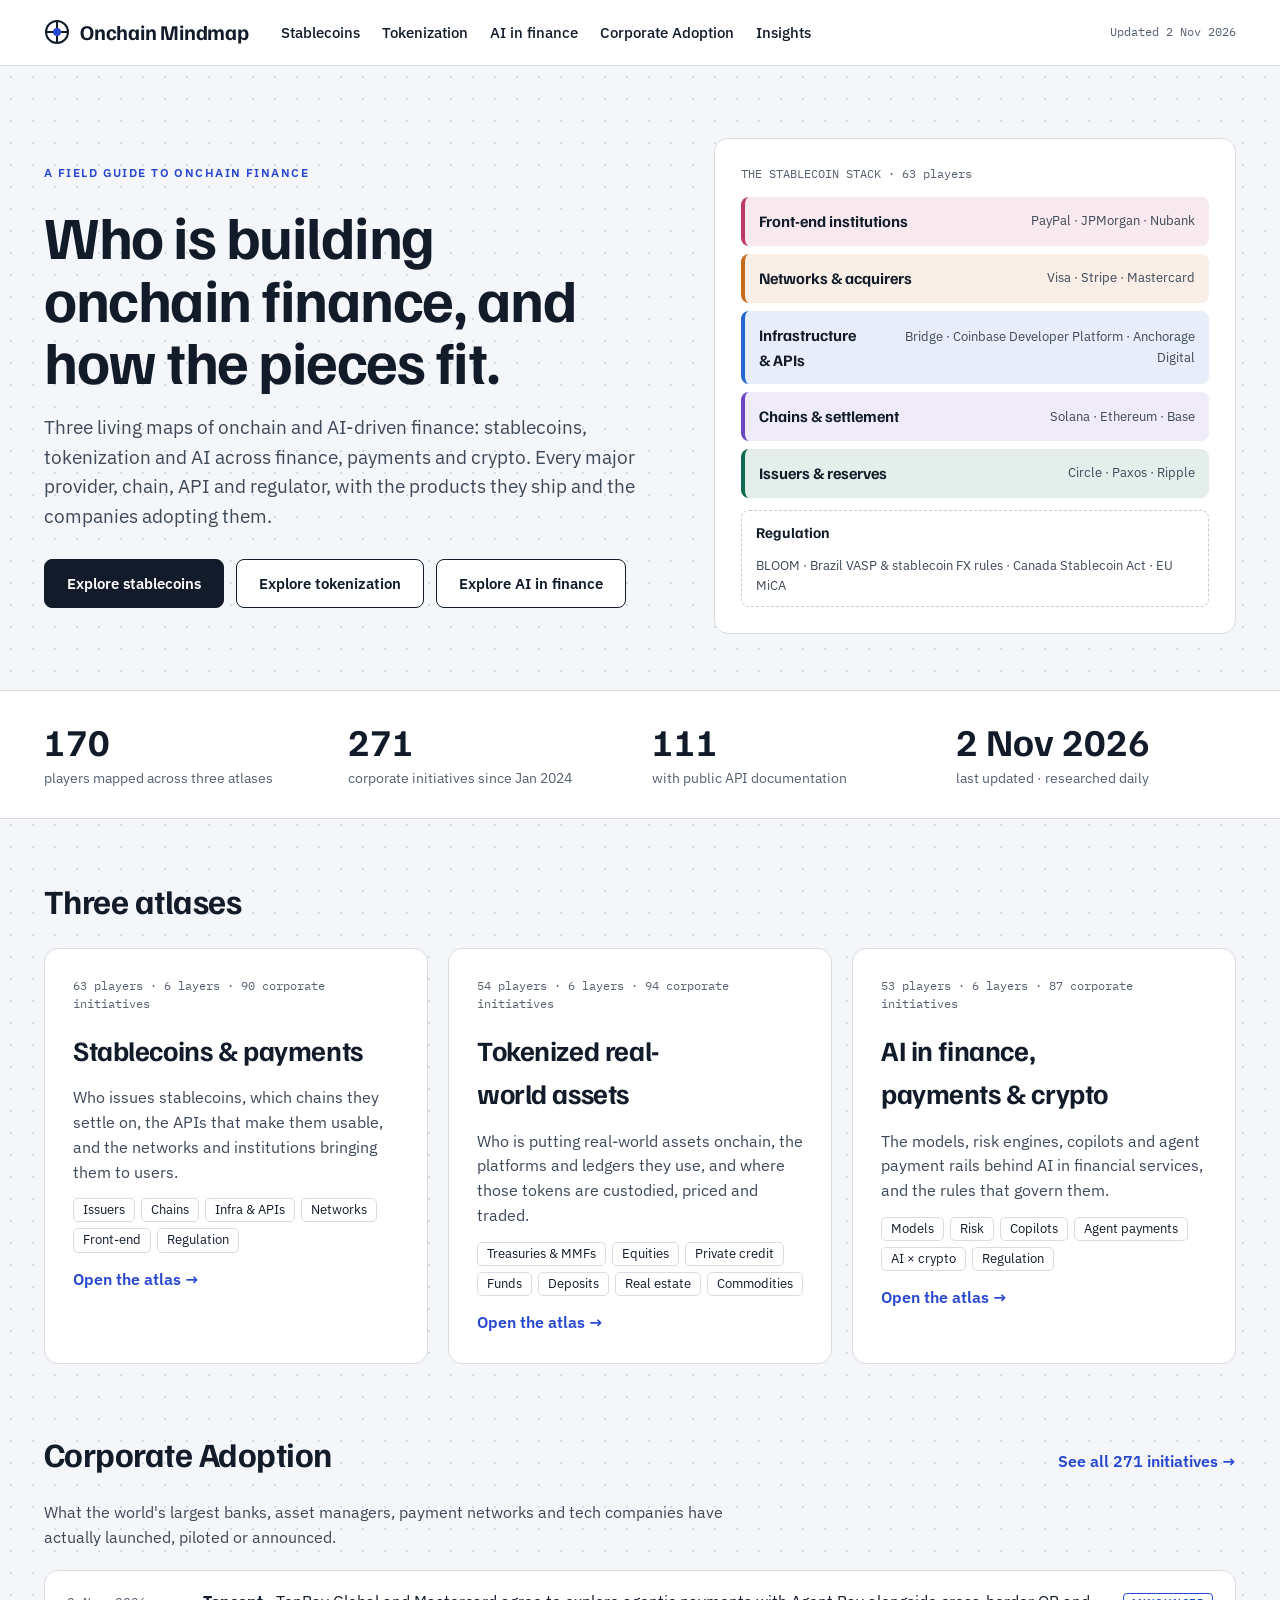
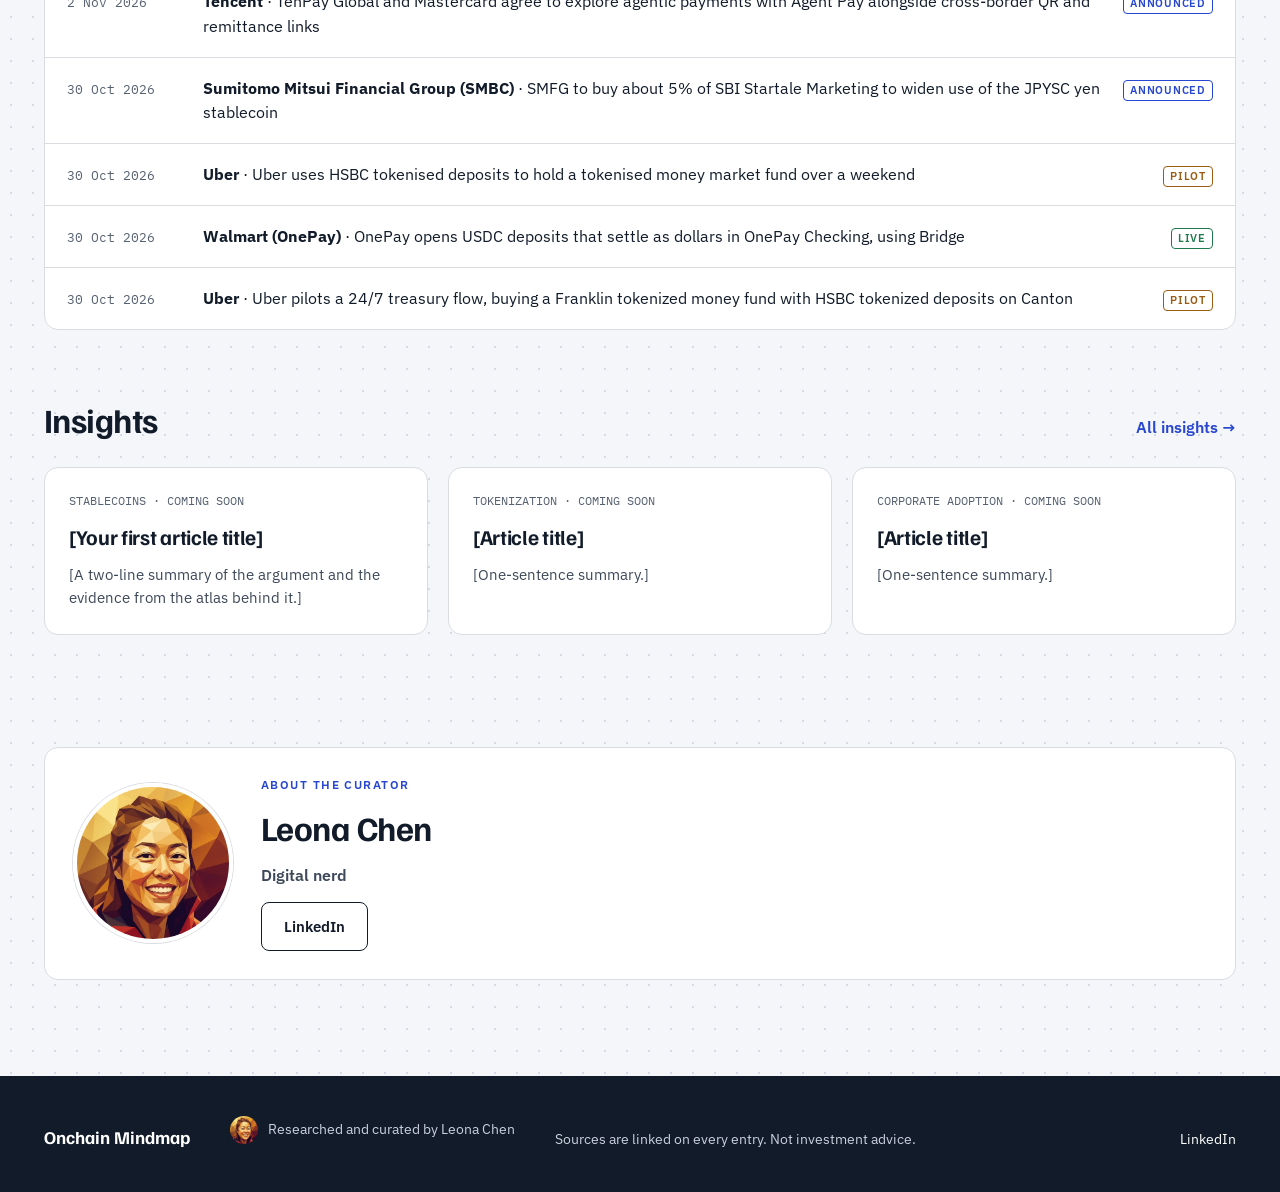
==== index.html @ 36c2b361 "initial check in" ====
<!doctype html>
<html lang="en">
<head>
<meta charset="utf-8">
<meta name="viewport" content="width=device-width, initial-scale=1, viewport-fit=cover">
<title></title>
<meta name="description" content="A field guide to onchain finance: living maps of stablecoins, tokenization and AI in finance, and the corporations adopting them.">
<meta property="og:title" content="Onchain Mindmap">
<meta property="og:description" content="A field guide to onchain finance: living maps of stablecoins, tokenization and AI in finance, and the corporations adopting them.">
<link rel="icon" href="assets/img/favicon.svg" type="image/svg+xml">
<link rel="stylesheet" href="assets/css/tokens.css">
<link rel="stylesheet" href="assets/css/site.css">
</head>
<body>
<header data-site-header></header>
<main id="home"></main>
<footer data-site-footer></footer>
<script src="assets/js/common.js"></script>
<script src="assets/js/insights.js"></script>
<script src="assets/js/home.js"></script>
</body>
</html>
---- assets/css/tokens.css ----
/* ============================================================
   DESIGN TOKENS — change the look of the whole site here.
   Every colour, font, radius and width the site uses comes from
   these variables. Edit a value, save, and reload.
   The light theme is first; the dark theme below overrides it
   for visitors whose device is set to dark mode.
   ============================================================ */

@import url("https://fonts.googleapis.com/css2?family=Familjen+Grotesk:wght@500;600;700&family=IBM+Plex+Sans:wght@400;500;600&family=IBM+Plex+Mono:wght@400;500&display=swap");

:root {
  /* Fonts */
  --font-display: "Familjen Grotesk", "Helvetica Neue", Arial, sans-serif;
  --font-body: "IBM Plex Sans", system-ui, -apple-system, "Segoe UI", sans-serif;
  --font-mono: "IBM Plex Mono", ui-monospace, Menlo, monospace;

  /* Surfaces and text */
  --color-page: #F4F6F9;        /* page background */
  --color-dot: #D5DBE4;         /* dot-grid texture on the page background */
  --color-surface: #FFFFFF;     /* cards, header, panels */
  --color-surface-2: #F5F6F3;   /* tiles, code chips */
  --color-ink: #111B29;         /* main text, dark buttons, footer */
  --color-ink-2: #3D4858;       /* body copy on light surfaces */
  --color-muted: #556070;       /* secondary text, labels */
  --color-line: #D9DDE2;        /* borders */
  --color-line-strong: #C5CCD4; /* input borders, hover borders */
  --color-footer-bg: #111B29;
  --color-footer-text: #C9D1DC;
  --color-footer-heading: #FFFFFF;

  /* Brand accent (links, highlights, active nav) */
  --color-accent: #2747D0;
  --color-accent-soft: #E5EBFB;
  --color-on-accent: #FFFFFF;

  /* Status colours used on corporate initiatives */
  --color-live: #1E7A4D;
  --color-pilot: #9A5B12;
  --color-announced: #2747D0;
  --color-paused: #6B7686;

  /* Layer colours, in layer order (1 = first layer of each atlas) */
  --layer-1: #0E6B52;
  --layer-2: #6B48C2;
  --layer-3: #2367D1;
  --layer-4: #C86A1E;
  --layer-5: #BC3A64;
  --layer-6: #5F6B7A;

  /* Shape and layout */
  --radius-s: 6px;
  --radius-m: 10px;
  --radius-l: 14px;
  --page-width: 1240px;
  --page-width-wide: 1400px;
  --shadow-panel: 0 18px 50px rgba(17, 27, 41, 0.16);

  /* Type scale */
  --text-hero: clamp(38px, 5.2vw, 60px);
  --text-h1: clamp(32px, 4vw, 46px);
  --text-h2: clamp(26px, 3vw, 34px);
  --text-h3: 21px;
  --text-body: 16px;
  --text-small: 13px;

  color-scheme: light;
}

@media (prefers-color-scheme: dark) {
  :root {
    --color-page: #0E141B;
    --color-dot: #1C2733;
    --color-surface: #151E28;
    --color-surface-2: #1B2632;
    --color-ink: #E7ECF2;
    --color-ink-2: #BAC4D0;
    --color-muted: #94A1B1;
    --color-line: #26323F;
    --color-line-strong: #3A4858;
    --color-footer-bg: #090E13;
    --color-footer-text: #94A1B1;
    --color-footer-heading: #E7ECF2;
    --color-accent: #8EA4FF;
    --color-accent-soft: #1E2A4A;
    --color-on-accent: #0E141B;
    --color-live: #4FCB8C;
    --color-pilot: #E8B65A;
    --color-announced: #8EA4FF;
    --color-paused: #94A1B1;
    --layer-1: #3FC59C;
    --layer-2: #A88BF0;
    --layer-3: #6BA2FF;
    --layer-4: #F0A25C;
    --layer-5: #F07AA0;
    --layer-6: #A3AEBB;
    --shadow-panel: 0 18px 50px rgba(0, 0, 0, 0.5);
    color-scheme: dark;
  }
}
---- assets/css/site.css ----
/* ============================================================
   SITE STYLES — layout and components.
   Colours, fonts and sizes come from tokens.css; change those
   first. Edit this file for spacing and layout changes.
   ============================================================ */

*, *::before, *::after { box-sizing: border-box; }
html { -webkit-text-size-adjust: 100%; }
body {
  margin: 0;
  background-color: var(--color-page);
  background-image: radial-gradient(var(--color-dot) 1px, transparent 1.2px);
  background-size: 22px 22px;
  color: var(--color-ink);
  font-family: var(--font-body);
  font-size: var(--text-body);
  line-height: 1.55;
}
a { color: inherit; text-decoration: none; }
a:hover { color: var(--color-accent); }
:focus-visible { outline: 2px solid var(--color-accent); outline-offset: 2px; }
img { max-width: 100%; }
button, input { font: inherit; color: inherit; }
button { cursor: pointer; }
h1, h2, h3 { font-family: var(--font-display); letter-spacing: -0.015em; text-wrap: balance; margin: 0; }
p { margin: 0; }
[hidden] { display: none !important; }
.sr-only { position: absolute; width: 1px; height: 1px; overflow: hidden; clip: rect(0 0 0 0); white-space: nowrap; }

.wrap { max-width: var(--page-width); margin: 0 auto; padding-left: max(24px, env(safe-area-inset-left)); padding-right: max(24px, env(safe-area-inset-right)); }
.wrap-wide { max-width: var(--page-width-wide); }
.wrap-narrow { max-width: 1100px; }
.mono { font-family: var(--font-mono); }
.eyebrow { font-size: 12px; text-transform: uppercase; letter-spacing: 0.12em; font-weight: 600; color: var(--color-accent); }
.muted { color: var(--color-muted); }

/* ---------- header & footer ---------- */
.site-header { background: var(--color-surface); border-bottom: 1px solid var(--color-line); position: sticky; top: 0; z-index: 20; }
.site-header .wrap { display: flex; flex-wrap: wrap; align-items: center; gap: 12px 32px; padding-top: 16px; padding-bottom: 16px; }
.brand { display: flex; align-items: center; gap: 10px; font-family: var(--font-display); font-weight: 700; font-size: 21px; letter-spacing: -0.01em; }
.brand svg { width: 26px; height: 26px; flex: none; }
.brand-ring { fill: none; stroke: var(--color-ink); stroke-width: 2; }
.brand-dot { fill: var(--color-accent); }
.site-nav { display: flex; flex-wrap: wrap; gap: 4px 22px; font-size: 15px; font-weight: 500; }
.site-nav a[aria-current="page"] { color: var(--color-accent); }
.header-meta { margin-left: auto; font-family: var(--font-mono); font-size: 12px; color: var(--color-muted); }

.site-footer { background: var(--color-footer-bg); color: var(--color-footer-text); margin-top: 32px; }
.site-footer .wrap { display: flex; flex-wrap: wrap; gap: 12px 40px; align-items: baseline; padding-top: 40px; padding-bottom: calc(40px + env(safe-area-inset-bottom)); font-size: 14px; }
.site-footer b { font-family: var(--font-display); font-size: 18px; color: var(--color-footer-heading); }
.site-footer a { color: var(--color-footer-heading); }
.site-footer .footer-contact { margin-left: auto; display: flex; gap: 16px; }

/* ---------- buttons, chips, pills ---------- */
.btn { display: inline-flex; align-items: center; gap: 8px; border-radius: 8px; padding: 12px 22px; font-weight: 600; font-size: 15px; border: 1.5px solid var(--color-ink); }
.btn-dark { background: var(--color-ink); color: var(--color-surface); }
.btn-dark:hover { color: var(--color-surface); opacity: 0.9; }
.btn-light { background: var(--color-surface); color: var(--color-ink); }
.link-more { font-weight: 600; color: var(--color-accent); }
.chip { border: 1px solid var(--color-line); background: var(--color-surface); border-radius: 999px; padding: 4px 12px; font-size: 13px; color: var(--color-ink); }
.chip[aria-pressed="true"] { border-color: var(--color-ink); box-shadow: inset 0 0 0 1px var(--color-ink); }
.chip .n { font-family: var(--font-mono); font-size: 11px; color: var(--color-muted); margin-left: 4px; }
.tag { display: inline-block; border: 1px solid var(--color-line); border-radius: 5px; padding: 1px 9px; font-size: 13px; }
.status { display: inline-block; font-size: 11px; font-weight: 600; letter-spacing: 0.07em; text-transform: uppercase; border: 1px solid currentColor; border-radius: 4px; padding: 1px 6px; }
.status.live { color: var(--color-live); }
.status.pilot { color: var(--color-pilot); }
.status.announced { color: var(--color-announced); }
.status.paused { color: var(--color-paused); }
.seg { display: inline-flex; border: 1px solid var(--color-line-strong); border-radius: 8px; overflow: hidden; background: var(--color-surface); }
.seg button { border: 0; background: transparent; padding: 9px 14px; font-size: 14px; color: var(--color-muted); }
.seg button[aria-pressed="true"] { background: var(--color-ink); color: var(--color-surface); }
.tabs { display: inline-flex; background: var(--color-surface); border: 1px solid var(--color-line); border-radius: 9px; padding: 3px; gap: 2px; }
.tabs button { border: 0; border-radius: 7px; padding: 7px 14px; font-family: var(--font-display); font-weight: 600; font-size: 15px; background: transparent; color: var(--color-muted); }
.tabs button[aria-selected="true"] { background: var(--color-ink); color: var(--color-surface); }
.search-input { width: 300px; max-width: 100%; border: 1px solid var(--color-line-strong); border-radius: 8px; padding: 10px 12px; background: var(--color-surface); }
.filter-row { display: flex; flex-wrap: wrap; gap: 6px; align-items: center; }
.filter-label { font-size: 11px; text-transform: uppercase; letter-spacing: 0.1em; color: var(--color-muted); margin-right: 4px; }
.card { background: var(--color-surface); border: 1px solid var(--color-line); border-radius: var(--radius-l); }

/* ---------- home ---------- */
.hero { display: flex; flex-wrap: wrap; gap: 48px; align-items: center; padding-top: 72px; padding-bottom: 56px; }
.hero-copy { flex: 1 1 520px; min-width: 0; display: flex; flex-direction: column; gap: 22px; }
.hero h1 { font-size: var(--text-hero); line-height: 1.04; letter-spacing: -0.025em; }
.hero-lede { font-size: 19px; color: var(--color-ink-2); max-width: 34em; }
.hero-actions { display: flex; flex-wrap: wrap; gap: 12px; margin-top: 6px; }
.stack { flex: 1 1 420px; min-width: 0; margin: 0; padding: 26px; display: flex; flex-direction: column; gap: 8px; }
.stack-label { font-family: var(--font-mono); font-size: 12px; color: var(--color-muted); margin-bottom: 6px; }
.stack-row { display: flex; align-items: center; gap: 12px; border-radius: 8px; padding: 12px 14px; border-left: 4px solid var(--lc); background: color-mix(in srgb, var(--lc) 11%, var(--color-surface)); }
.stack-row b { font-family: var(--font-display); font-size: 16px; flex: 1; }
.stack-row span { font-size: 13px; color: var(--color-ink-2); text-align: right; }
.stack-reg { margin-top: 4px; border: 1.5px dashed var(--color-line-strong); border-radius: 8px; padding: 10px 14px; font-size: 13px; color: var(--color-ink-2); display: flex; gap: 12px; flex-wrap: wrap; }
.stack-reg b { font-family: var(--font-display); font-size: 15px; color: var(--color-ink); }
.stats-band { background: var(--color-surface); border-top: 1px solid var(--color-line); border-bottom: 1px solid var(--color-line); }
.stats { display: grid; grid-template-columns: repeat(4, minmax(0, 1fr)); gap: 24px; padding-top: 28px; padding-bottom: 28px; }
.stat b { display: block; font-family: var(--font-display); font-size: 38px; font-variant-numeric: tabular-nums; line-height: 1.2; }
.stat span { font-size: 14px; color: var(--color-muted); }
.section { padding-top: 56px; padding-bottom: 8px; display: flex; flex-direction: column; gap: 20px; }
.section-head { display: flex; flex-wrap: wrap; justify-content: space-between; align-items: baseline; gap: 12px; }
.section-head h2 { font-size: var(--text-h2); }
.section-intro { color: var(--color-ink-2); max-width: 44em; }
.atlas-cards { display: grid; grid-template-columns: repeat(3, minmax(0, 1fr)); gap: 20px; }
.atlas-card { padding: 28px; display: flex; flex-direction: column; gap: 14px; }
.atlas-card:hover { border-color: var(--color-line-strong); color: var(--color-ink); }
.atlas-card h3 { font-size: 28px; }
.atlas-card p { color: var(--color-ink-2); }
.tag-row { display: flex; flex-wrap: wrap; gap: 6px; }
.feed { overflow: hidden; }
.feed-row { display: grid; grid-template-columns: 120px minmax(0, 1fr) auto; gap: 16px; padding: 18px 22px; border-bottom: 1px solid var(--color-line); align-items: baseline; }
.feed-row:last-child { border-bottom: 0; }
.feed-row time { font-family: var(--font-mono); font-size: 13px; color: var(--color-muted); }
.insight-grid { display: grid; grid-template-columns: repeat(3, minmax(0, 1fr)); gap: 20px; }
.insight-card { padding: 24px; display: flex; flex-direction: column; gap: 10px; }
.insight-card h3 { font-size: var(--text-h3); }
.insight-card p { color: var(--color-ink-2); font-size: 15px; }
.insight-card .kicker { font-family: var(--font-mono); font-size: 12px; color: var(--color-muted); text-transform: uppercase; }
a.insight-card:hover { border-color: var(--color-line-strong); color: var(--color-ink); }

/* ---------- page heads ---------- */
.page-head { padding-top: 40px; padding-bottom: 18px; display: flex; flex-direction: column; gap: 12px; }
.page-head h1 { font-size: var(--text-h1); line-height: 1.06; }
.page-head .lede { font-size: 17px; color: var(--color-ink-2); max-width: 46em; }
.toolbar { display: flex; flex-wrap: wrap; gap: 12px; align-items: center; justify-content: space-between; }
.toolbar-right { display: flex; flex-wrap: wrap; gap: 10px; align-items: center; }

/* ---------- atlas ---------- */
.atlas-meta { font-family: var(--font-mono); font-size: 12px; color: var(--color-muted); }
.boxgrid { display: grid; grid-template-columns: repeat(6, minmax(0, 1fr)); gap: 10px; align-items: start; padding-top: 12px; padding-bottom: 48px; }
.lbox { background: var(--color-surface); border: 1px solid var(--color-line); border-top: 4px solid var(--lc); border-radius: var(--radius-m); overflow: hidden; min-width: 0; }
.lbox-h { display: grid; grid-template-columns: 1fr auto; gap: 2px 8px; align-items: baseline; width: 100%; text-align: left; background: transparent; border: 0; border-bottom: 1px solid var(--color-line); padding: 12px 14px; }
.lbox-h:hover { background: var(--color-surface-2); }
.lbox-h b { font-family: var(--font-display); font-size: 16px; font-weight: 600; }
.lbox-h .n { font-family: var(--font-mono); font-size: 12px; color: var(--color-muted); }
.lbox-h .ex { grid-column: 1 / -1; font-size: 12px; color: var(--lc); font-weight: 500; }
.grp { padding: 10px 12px 12px; }
.grp + .grp { border-top: 1px dashed var(--color-line); }
.grp-h { font-size: 10.5px; text-transform: uppercase; letter-spacing: 0.08em; font-weight: 600; color: var(--color-muted); margin-bottom: 7px; }
.tiles { display: flex; flex-wrap: wrap; gap: 5px; }
.tile { border: 1px solid var(--color-line); background: var(--color-surface-2); border-radius: var(--radius-s); padding: 4px 9px; font-size: 13px; font-weight: 500; text-align: left; display: inline-flex; gap: 6px; align-items: center; max-width: 100%; min-width: 0; transition: opacity 0.15s; }
.tile:hover { border-color: var(--lc); }
.tile .nm { min-width: 0; overflow-wrap: anywhere; }
.tile .api { font-family: var(--font-mono); font-size: 9.5px; color: var(--color-muted); border: 1px solid var(--color-line-strong); border-radius: 3px; padding: 0 3px; line-height: 14px; flex: none; }
.tile.dim { opacity: 0.22; }
.tile.sel { background: var(--color-accent-soft); border-color: var(--color-accent); }
.tile.big { display: grid; gap: 3px; width: 100%; padding: 10px 12px; }
.tile.big .nm { font-size: 14.5px; }
.tile.big .tc { font-family: var(--font-mono); font-size: 11px; color: var(--lc); }
.tile.big .ts { font-size: 13px; font-weight: 400; color: var(--color-muted); line-height: 1.45; }
.other-layers { display: flex; flex-wrap: wrap; gap: 6px; padding-top: 8px; }
.other-layers button { border: 1px solid var(--color-line); border-top: 3px solid var(--lc); background: var(--color-surface); border-radius: var(--radius-s); padding: 6px 11px; font-size: 13px; }
.other-layers .back { border-top-width: 1px; background: var(--color-ink); color: var(--color-surface); border-color: var(--color-ink); }
.focus-box { margin-top: 10px; margin-bottom: 48px; }
.focus-desc { padding: 14px 18px 4px; display: grid; grid-template-columns: minmax(0, 1.3fr) minmax(0, 1fr); gap: 8px 28px; }
.focus-desc ul { margin: 0; padding-left: 18px; color: var(--color-muted); font-size: 14px; }
.focus-groups { display: grid; grid-template-columns: repeat(auto-fill, minmax(280px, 1fr)); gap: 10px; padding: 14px 18px 18px; }
.focus-groups .grp { border: 1px solid var(--color-line); border-radius: var(--radius-m); padding: 10px; }
.focus-groups .tiles { display: grid; gap: 6px; }
.list-view { padding-top: 12px; padding-bottom: 48px; display: flex; flex-direction: column; gap: 28px; }
.list-view h2 { font-size: 20px; display: flex; gap: 10px; align-items: center; }
.list-view h2::before { content: ""; width: 10px; height: 10px; border-radius: 2px; background: var(--lc); }
.list-cards { display: grid; grid-template-columns: repeat(auto-fill, minmax(240px, 1fr)); gap: 8px; margin-top: 10px; }
.empty { text-align: center; color: var(--color-muted); padding: 48px 12px; display: grid; gap: 6px; }
.empty b { color: var(--color-ink); font-family: var(--font-display); font-size: 17px; }

/* detail panel */
.panel-backdrop { position: fixed; inset: 0; background: rgba(10, 15, 21, 0.28); z-index: 30; }
.panel { position: fixed; top: 0; right: 0; bottom: 0; width: min(560px, 100%); background: var(--color-surface); border-left: 1px solid var(--color-line); box-shadow: var(--shadow-panel); z-index: 31; display: grid; grid-template-rows: auto auto 1fr; padding-bottom: env(safe-area-inset-bottom); }
.panel-head { padding: 20px 22px 12px; display: grid; gap: 8px; border-bottom: 1px solid var(--color-line); }
.panel-top { display: flex; gap: 12px; align-items: flex-start; }
.panel-top h2 { font-size: 28px; line-height: 1.15; }
.panel-close { margin-left: auto; border: 0; background: transparent; font-size: 26px; line-height: 1; color: var(--color-muted); padding: 2px 8px; }
.panel-tabs { display: flex; gap: 2px; padding: 0 14px; border-bottom: 1px solid var(--color-line); overflow-x: auto; }
.panel-tabs button { border: 0; background: transparent; padding: 10px 9px; font-size: 13.5px; color: var(--color-muted); border-bottom: 2px solid transparent; white-space: nowrap; }
.panel-tabs button[aria-selected="true"] { color: var(--color-ink); border-bottom-color: var(--color-ink); font-weight: 500; }
.panel-body { overflow: auto; padding: 18px 22px 36px; min-width: 0; }
.panel-body h3 { font-size: 15px; margin: 20px 0 8px; }
.panel-body h3:first-child { margin-top: 0; }
.panel-body p { max-width: 65ch; margin-bottom: 10px; }
.panel-body .lede { font-size: 16px; }
.uc { border: 1px solid var(--color-line); border-radius: var(--radius-m); margin-bottom: 8px; }
.uc summary { padding: 11px 13px; font-weight: 600; cursor: pointer; list-style: none; display: flex; gap: 8px; }
.uc summary::-webkit-details-marker { display: none; }
.uc summary::before { content: "+"; font-family: var(--font-mono); color: var(--color-muted); width: 12px; }
.uc[open] summary::before { content: "\2013"; }
.uc div { padding: 0 13px 13px 33px; color: var(--color-ink-2); }
.api-list { list-style: none; padding: 0; margin: 0; display: grid; gap: 6px; }
.api-list li { font-family: var(--font-mono); font-size: 12.5px; background: var(--color-surface-2); border: 1px solid var(--color-line); border-radius: var(--radius-s); padding: 8px 10px; overflow-wrap: anywhere; }
.api-list b { color: var(--color-accent); font-weight: 500; }
.spec { width: 100%; border-collapse: collapse; font-size: 13px; }
.spec th { text-align: left; vertical-align: top; font-weight: 500; color: var(--color-muted); width: 100px; padding: 9px 10px 9px 0; border-top: 1px solid var(--color-line); font-size: 11.5px; text-transform: uppercase; letter-spacing: 0.06em; }
.spec td { padding: 9px 0; border-top: 1px solid var(--color-line); font-family: var(--font-mono); font-size: 12.5px; overflow-wrap: anywhere; }
.conn { display: flex; gap: 10px; align-items: center; width: 100%; text-align: left; border: 1px solid var(--color-line); background: var(--color-surface); border-radius: var(--radius-s); padding: 8px 11px; font-size: 14px; margin-bottom: 6px; }
.conn:disabled { opacity: 0.6; cursor: default; }
.conn .sw { width: 9px; height: 9px; border-radius: 50%; background: var(--lc); flex: none; }
.conn .rel { margin-left: auto; color: var(--color-muted); font-size: 12.5px; text-align: right; }
.news { list-style: none; margin: 0; padding: 0; display: grid; gap: 10px; }
.news li { display: grid; grid-template-columns: 66px 1fr; gap: 10px; font-size: 14px; }
.news time { font-family: var(--font-mono); font-size: 12px; color: var(--color-muted); }
.sources a { display: block; font-size: 12.5px; color: var(--color-accent); overflow-wrap: anywhere; }

/* ---------- corporate adoption ---------- */
.year { padding-top: 22px; }
.year h2 { font-size: 22px; display: flex; gap: 10px; align-items: baseline; margin-bottom: 12px; }
.year h2 span { font-family: var(--font-mono); font-size: 13px; color: var(--color-muted); font-weight: 400; }
.timeline { display: grid; gap: 12px; padding-left: 20px; border-left: 2px solid var(--color-line); }
.init { position: relative; padding: 18px 20px; display: flex; flex-wrap: wrap; gap: 8px 22px; }
.timeline .init::before { content: ""; position: absolute; left: -27px; top: 22px; width: 10px; height: 10px; border-radius: 50%; background: var(--color-accent); border: 2px solid var(--color-page); }
.init-when { flex: 0 0 120px; display: flex; flex-direction: column; gap: 8px; align-items: flex-start; }
.init-when time { font-family: var(--font-mono); font-size: 13px; color: var(--color-muted); }
.init-body { flex: 1 1 520px; min-width: 0; display: grid; gap: 7px; }
.init-co { display: flex; flex-wrap: wrap; gap: 4px 10px; align-items: baseline; }
.init-co button { border: 0; background: transparent; padding: 0; font-family: var(--font-display); font-weight: 700; font-size: 18px; text-decoration: underline; text-decoration-color: var(--color-line-strong); text-underline-offset: 3px; }
.init-co span { font-size: 13px; color: var(--color-muted); }
.init h3 { font-family: var(--font-body); font-size: 16px; font-weight: 600; letter-spacing: 0; line-height: 1.4; }
.init p { color: var(--color-ink-2); font-size: 14px; max-width: 75ch; }
.init-chips { display: flex; flex-wrap: wrap; gap: 6px; }
.init-chips a, .init-chips span { font-size: 12.5px; border: 1px solid var(--color-line); background: var(--color-surface-2); border-radius: 4px; padding: 1px 9px; }
.init-chips a { font-weight: 500; border-left: 3px solid var(--lc); }
.init-chips .mono { font-size: 11.5px; }
.init-src { font-size: 12px; color: var(--color-muted); }
.init-src a { text-decoration: underline; }
.co-grid { display: grid; grid-template-columns: repeat(auto-fill, minmax(330px, 1fr)); gap: 12px; padding-top: 18px; }
.co-card { padding: 16px 18px; display: grid; gap: 8px; align-content: start; }
.co-card header { display: flex; justify-content: space-between; gap: 10px; align-items: baseline; }
.co-card header b { font-family: var(--font-display); font-size: 17px; display: block; }
.co-card header span { font-size: 12.5px; color: var(--color-muted); }
.co-meta { font-size: 11px; text-transform: uppercase; letter-spacing: 0.07em; color: var(--color-muted); }
.co-tl { list-style: none; margin: 0; padding: 8px 0 0; border-top: 1px dashed var(--color-line); display: grid; gap: 8px; }
.co-tl li { display: grid; grid-template-columns: 82px minmax(0, 1fr); gap: 8px; font-size: 13.5px; }
.co-tl time { font-family: var(--font-mono); font-size: 12px; color: var(--color-muted); }

/* ---------- insights & article ---------- */
.feature { background: var(--color-ink); color: var(--color-surface); border-radius: 16px; padding: 40px; display: flex; flex-wrap: wrap; gap: 24px 48px; align-items: flex-end; }
.feature h2 { font-size: 34px; line-height: 1.12; }
.feature p { opacity: 0.8; font-size: 17px; }
.feature .kicker { font-family: var(--font-mono); font-size: 12px; opacity: 0.75; text-transform: uppercase; }
.feature-copy { flex: 1 1 520px; min-width: 0; display: grid; gap: 12px; }
.article { max-width: 720px; margin: 0 auto; padding: 48px 24px 72px; }
.article h1 { font-size: var(--text-h1); line-height: 1.1; margin: 10px 0 12px; }
.article .byline { font-family: var(--font-mono); font-size: 13px; color: var(--color-muted); margin-bottom: 32px; }
.prose { font-size: 18px; line-height: 1.7; }
.prose p { margin: 0 0 1.1em; }
.prose h2 { font-size: 26px; margin: 1.6em 0 0.6em; }
.prose h3 { font-size: 21px; margin: 1.4em 0 0.5em; }
.prose a { color: var(--color-accent); text-decoration: underline; }
.prose blockquote { margin: 1.4em 0; padding: 4px 0 4px 20px; border-left: 3px solid var(--color-accent); font-family: var(--font-display); font-size: 22px; line-height: 1.4; }
.prose ul, .prose ol { padding-left: 1.3em; margin: 0 0 1.1em; }
.prose code { font-family: var(--font-mono); font-size: 0.85em; background: var(--color-surface-2); padding: 1px 5px; border-radius: 4px; }
.prose img { border-radius: var(--radius-m); }

/* ---------- about & author ---------- */
.about { display: flex; flex-wrap: wrap; gap: 28px; align-items: center; padding: 28px; }
.about-photo { width: 160px; height: 160px; border-radius: 50%; object-fit: cover; flex: none; border: 4px solid var(--color-surface); box-shadow: 0 0 0 1px var(--color-line); }
.about-copy { flex: 1 1 420px; min-width: 0; display: grid; gap: 8px; }
.about-copy h2 { font-size: var(--text-h2); }
.about-role { font-weight: 600; color: var(--color-ink-2); }
.about-copy p { color: var(--color-ink-2); max-width: 60ch; }
.footer-author { display: inline-flex; align-items: center; gap: 10px; }
.footer-author img, .byline img { border-radius: 50%; object-fit: cover; }
.article .byline { display: flex; align-items: center; gap: 8px; flex-wrap: wrap; }

/* ---------- responsive ---------- */
@media (max-width: 1200px) { .boxgrid { grid-template-columns: repeat(3, minmax(0, 1fr)); } }
@media (max-width: 860px) {
  .atlas-cards, .insight-grid { grid-template-columns: minmax(0, 1fr); }
  .stats { grid-template-columns: repeat(2, minmax(0, 1fr)); }
  .focus-desc { grid-template-columns: minmax(0, 1fr); }
  .header-meta { display: none; }
}
@media (max-width: 640px) {
  .boxgrid { grid-template-columns: minmax(0, 1fr); }
  .feed-row { grid-template-columns: minmax(0, 1fr); gap: 4px; }
  .site-footer .footer-contact { margin-left: 0; }
  .feature { padding: 28px; }
}
@media (prefers-reduced-motion: reduce) { * { transition: none !important; } }
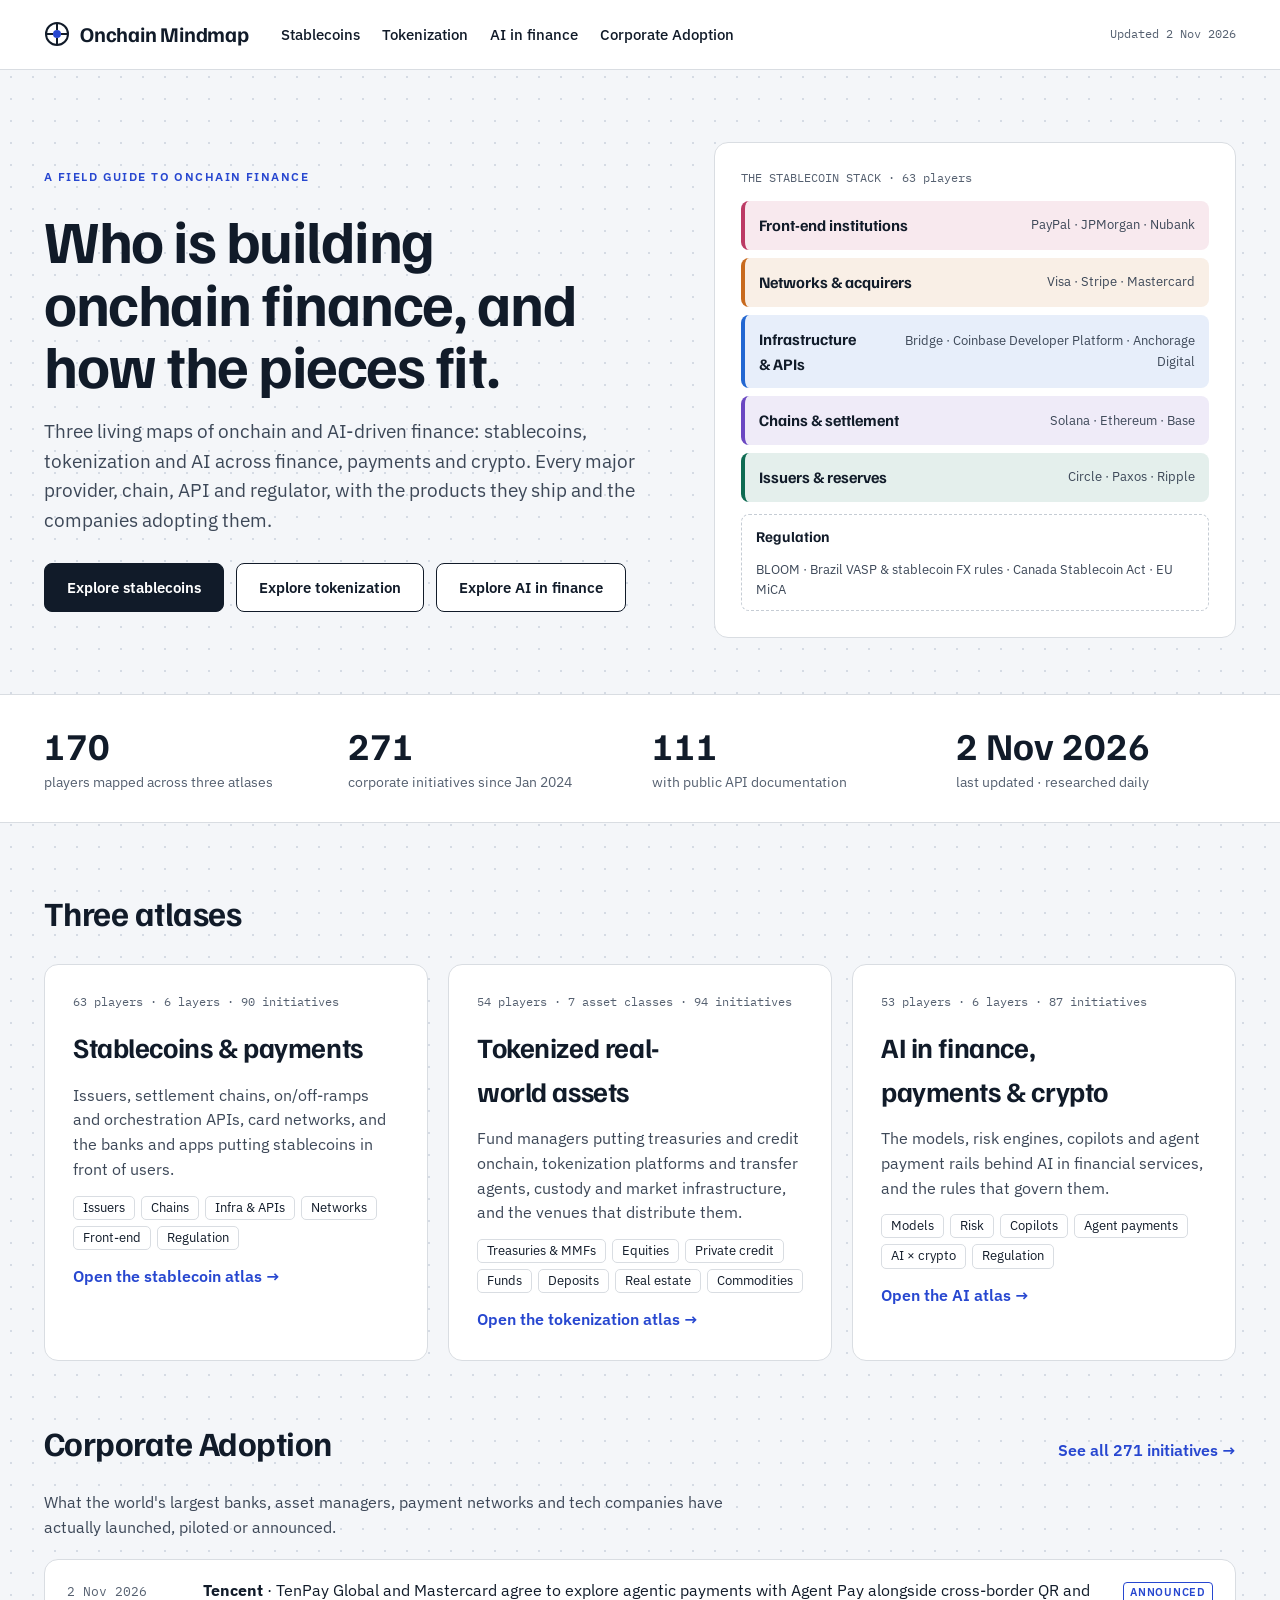
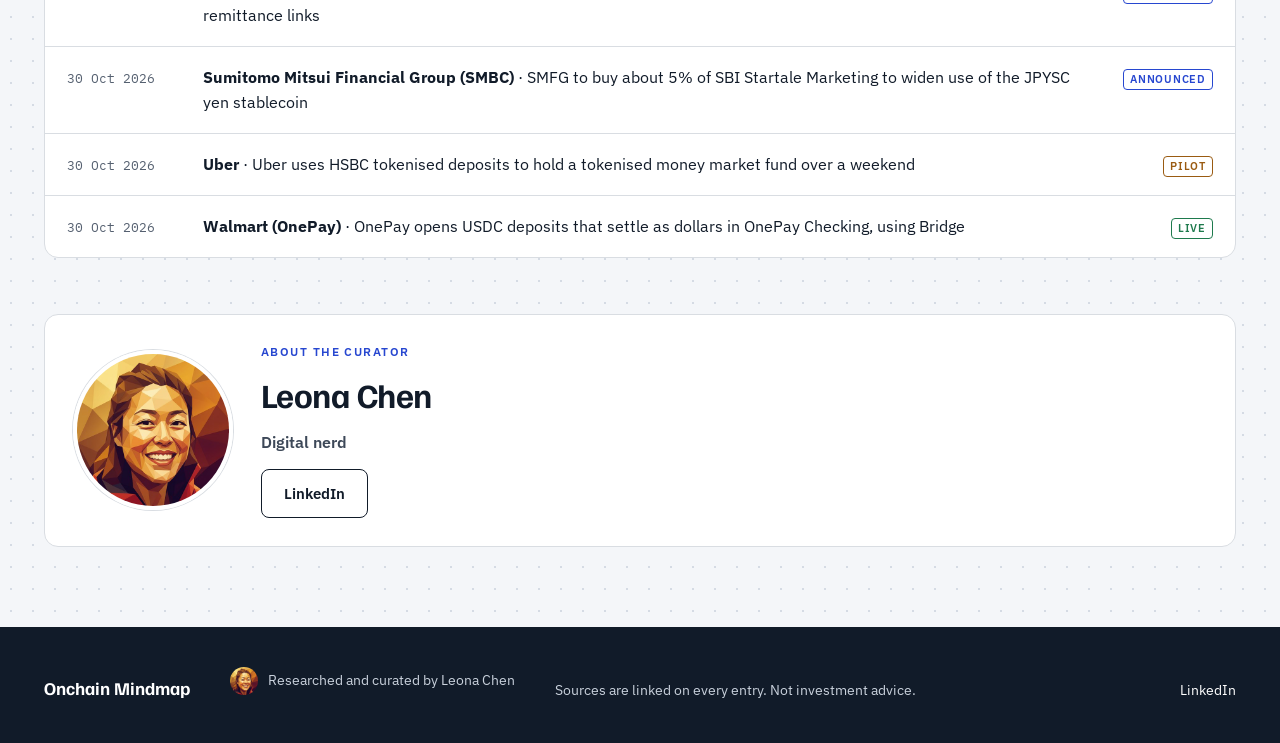
==== commit 448dfc2f: "remove insight page from the site" ====
--- a/index.html
+++ b/index.html
@@ -16,7 +16,6 @@
 <main id="home"></main>
 <footer data-site-footer></footer>
 <script src="assets/js/common.js"></script>
-<script src="assets/js/insights.js"></script>
 <script src="assets/js/home.js"></script>
 </body>
 </html>
--- a/assets/css/tokens.css
+++ b/assets/css/tokens.css
@@ -32,6 +32,7 @@
   --color-accent: #2747D0;
   --color-accent-soft: #E5EBFB;
   --color-on-accent: #FFFFFF;
+  --color-feature-kicker: #9FB0FF; /* kicker on the dark featured-insight card */
 
   /* Status colours used on corporate initiatives */
   --color-live: #1E7A4D;
@@ -83,6 +84,7 @@
     --color-accent: #8EA4FF;
     --color-accent-soft: #1E2A4A;
     --color-on-accent: #0E141B;
+    --color-feature-kicker: #2747D0;
     --color-live: #4FCB8C;
     --color-pilot: #E8B65A;
     --color-announced: #8EA4FF;
--- a/assets/css/site.css
+++ b/assets/css/site.css
@@ -36,7 +36,7 @@
 
 /* ---------- header & footer ---------- */
 .site-header { background: var(--color-surface); border-bottom: 1px solid var(--color-line); position: sticky; top: 0; z-index: 20; }
-.site-header .wrap { display: flex; flex-wrap: wrap; align-items: center; gap: 12px 32px; padding-top: 16px; padding-bottom: 16px; }
+.site-header .wrap { display: flex; flex-wrap: wrap; align-items: center; gap: 12px 32px; padding-top: 18px; padding-bottom: 18px; }
 .brand { display: flex; align-items: center; gap: 10px; font-family: var(--font-display); font-weight: 700; font-size: 21px; letter-spacing: -0.01em; }
 .brand svg { width: 26px; height: 26px; flex: none; }
 .brand-ring { fill: none; stroke: var(--color-ink); stroke-width: 2; }
@@ -46,7 +46,7 @@
 .header-meta { margin-left: auto; font-family: var(--font-mono); font-size: 12px; color: var(--color-muted); }
 
 .site-footer { background: var(--color-footer-bg); color: var(--color-footer-text); margin-top: 32px; }
-.site-footer .wrap { display: flex; flex-wrap: wrap; gap: 12px 40px; align-items: baseline; padding-top: 40px; padding-bottom: calc(40px + env(safe-area-inset-bottom)); font-size: 14px; }
+.site-footer .wrap { display: flex; flex-wrap: wrap; gap: 16px 40px; align-items: baseline; padding-top: 40px; padding-bottom: calc(40px + env(safe-area-inset-bottom)); font-size: 14px; }
 .site-footer b { font-family: var(--font-display); font-size: 18px; color: var(--color-footer-heading); }
 .site-footer a { color: var(--color-footer-heading); }
 .site-footer .footer-contact { margin-left: auto; display: flex; gap: 16px; }
@@ -94,7 +94,10 @@
 .stats { display: grid; grid-template-columns: repeat(4, minmax(0, 1fr)); gap: 24px; padding-top: 28px; padding-bottom: 28px; }
 .stat b { display: block; font-family: var(--font-display); font-size: 38px; font-variant-numeric: tabular-nums; line-height: 1.2; }
 .stat span { font-size: 14px; color: var(--color-muted); }
-.section { padding-top: 56px; padding-bottom: 8px; display: flex; flex-direction: column; gap: 20px; }
+.section { padding-top: 48px; padding-bottom: 8px; display: flex; flex-direction: column; gap: 20px; }
+.section-first { padding-top: 64px; gap: 24px; }
+.section-last { padding-bottom: 56px; }
+.about-section { padding-top: 0; padding-bottom: 48px; }
 .section-head { display: flex; flex-wrap: wrap; justify-content: space-between; align-items: baseline; gap: 12px; }
 .section-head h2 { font-size: var(--text-h2); }
 .section-intro { color: var(--color-ink-2); max-width: 44em; }
@@ -105,8 +108,9 @@
 .atlas-card p { color: var(--color-ink-2); }
 .tag-row { display: flex; flex-wrap: wrap; gap: 6px; }
 .feed { overflow: hidden; }
-.feed-row { display: grid; grid-template-columns: 120px minmax(0, 1fr) auto; gap: 16px; padding: 18px 22px; border-bottom: 1px solid var(--color-line); align-items: baseline; }
+.feed-row { display: grid; grid-template-columns: 120px minmax(0, 1fr) 100px; gap: 16px; padding: 18px 22px; border-bottom: 1px solid var(--color-line); align-items: baseline; }
 .feed-row:last-child { border-bottom: 0; }
+.feed-row .status { justify-self: end; }
 .feed-row time { font-family: var(--font-mono); font-size: 13px; color: var(--color-muted); }
 .insight-grid { display: grid; grid-template-columns: repeat(3, minmax(0, 1fr)); gap: 20px; }
 .insight-card { padding: 24px; display: flex; flex-direction: column; gap: 10px; }
@@ -119,6 +123,10 @@
 .page-head { padding-top: 40px; padding-bottom: 18px; display: flex; flex-direction: column; gap: 12px; }
 .page-head h1 { font-size: var(--text-h1); line-height: 1.06; }
 .page-head .lede { font-size: 17px; color: var(--color-ink-2); max-width: 46em; }
+.adoption-head { padding-top: 44px; }
+.insights-head { padding-top: 56px; padding-bottom: 24px; gap: 14px; }
+.insights-head h1 { font-size: clamp(34px, 4.4vw, 50px); line-height: 1.05; }
+.insights-head .lede { font-size: 18px; max-width: 40em; }
 .toolbar { display: flex; flex-wrap: wrap; gap: 12px; align-items: center; justify-content: space-between; }
 .toolbar-right { display: flex; flex-wrap: wrap; gap: 10px; align-items: center; }
 
@@ -202,7 +210,7 @@
 .year h2 { font-size: 22px; display: flex; gap: 10px; align-items: baseline; margin-bottom: 12px; }
 .year h2 span { font-family: var(--font-mono); font-size: 13px; color: var(--color-muted); font-weight: 400; }
 .timeline { display: grid; gap: 12px; padding-left: 20px; border-left: 2px solid var(--color-line); }
-.init { position: relative; padding: 18px 20px; display: flex; flex-wrap: wrap; gap: 8px 22px; }
+.init { position: relative; border-radius: 12px; padding: 18px 20px; display: flex; flex-wrap: wrap; gap: 8px 22px; }
 .timeline .init::before { content: ""; position: absolute; left: -27px; top: 22px; width: 10px; height: 10px; border-radius: 50%; background: var(--color-accent); border: 2px solid var(--color-page); }
 .init-when { flex: 0 0 120px; display: flex; flex-direction: column; gap: 8px; align-items: flex-start; }
 .init-when time { font-family: var(--font-mono); font-size: 13px; color: var(--color-muted); }
@@ -232,7 +240,7 @@
 .feature { background: var(--color-ink); color: var(--color-surface); border-radius: 16px; padding: 40px; display: flex; flex-wrap: wrap; gap: 24px 48px; align-items: flex-end; }
 .feature h2 { font-size: 34px; line-height: 1.12; }
 .feature p { opacity: 0.8; font-size: 17px; }
-.feature .kicker { font-family: var(--font-mono); font-size: 12px; opacity: 0.75; text-transform: uppercase; }
+.feature .kicker { font-family: var(--font-mono); font-size: 12px; color: var(--color-feature-kicker); text-transform: uppercase; }
 .feature-copy { flex: 1 1 520px; min-width: 0; display: grid; gap: 12px; }
 .article { max-width: 720px; margin: 0 auto; padding: 48px 24px 72px; }
 .article h1 { font-size: var(--text-h1); line-height: 1.1; margin: 10px 0 12px; }
@@ -269,6 +277,7 @@
 @media (max-width: 640px) {
   .boxgrid { grid-template-columns: minmax(0, 1fr); }
   .feed-row { grid-template-columns: minmax(0, 1fr); gap: 4px; }
+  .feed-row .status { justify-self: start; }
   .site-footer .footer-contact { margin-left: 0; }
   .feature { padding: 28px; }
 }
